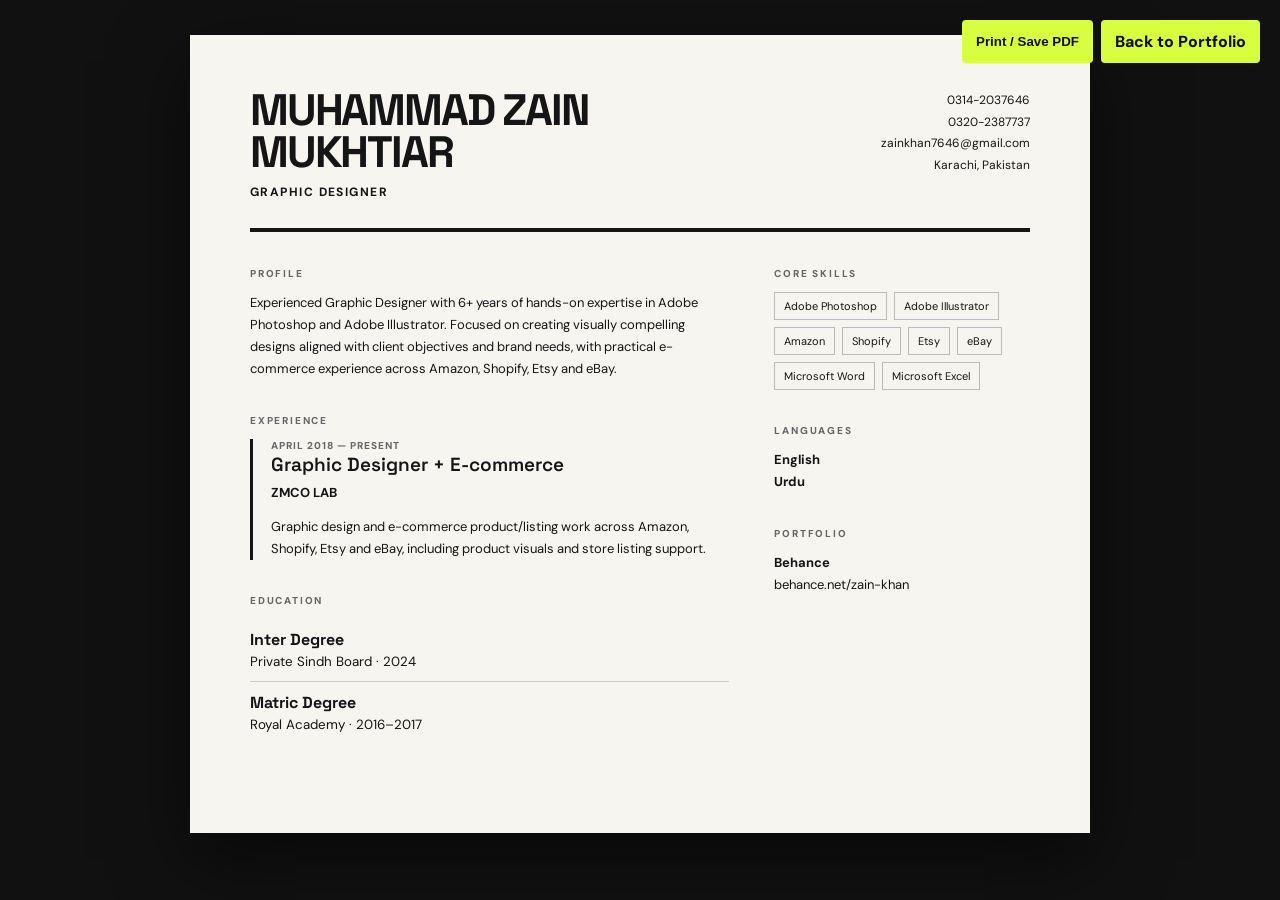
==== cv.html @ e3fa3d56 "Add printable professional CV page" ====
<!doctype html>
<html lang="en"><head><meta charset="utf-8"><meta name="viewport" content="width=device-width,initial-scale=1"><title>Muhammad Zain Mukhtiar — CV</title>
<style>
@import url('https://fonts.googleapis.com/css2?family=DM+Sans:wght@400;500;700;800&family=Space+Grotesk:wght@500;600;700&display=swap');
*{box-sizing:border-box}body{margin:0;background:#111;color:#eee;font-family:'DM Sans',Arial,sans-serif}.sheet{max-width:900px;margin:35px auto;background:#f7f5ef;color:#151515;padding:55px 60px;box-shadow:0 25px 70px #0008}.top{display:flex;justify-content:space-between;gap:30px;border-bottom:4px solid #151515;padding-bottom:28px}.name{font:700 44px/.95 'Space Grotesk',sans-serif;letter-spacing:-.05em}.role{margin-top:10px;font-weight:700;letter-spacing:.12em;text-transform:uppercase;font-size:12px}.contact{text-align:right;font-size:12px;line-height:1.8}.grid{display:grid;grid-template-columns:1.5fr .8fr;gap:45px;margin-top:35px}.label{font-size:10px;letter-spacing:.18em;font-weight:800;margin:0 0 12px;color:#666}.section{margin-bottom:34px}h2{font:600 25px 'Space Grotesk',sans-serif;margin:0 0 12px}p{font-size:13px;line-height:1.7;margin:0 0 12px}.job{border-left:3px solid #151515;padding-left:18px}.job h3{font:600 19px 'Space Grotesk',sans-serif;margin:0 0 5px}.date{font-size:10px;letter-spacing:.1em;font-weight:800;color:#666}.tags{display:flex;flex-wrap:wrap;gap:7px}.tag{border:1px solid #bbb;padding:6px 9px;font-size:11px}.edu{padding:10px 0;border-bottom:1px solid #ccc}.edu:last-child{border:0}.edu b{font-family:'Space Grotesk',sans-serif}.actions{position:fixed;right:20px;top:20px;display:flex;gap:8px}.actions a,.actions button{border:0;background:#d7ff3f;color:#111;padding:11px 14px;font-weight:800;border-radius:4px;text-decoration:none;cursor:pointer}@media(max-width:700px){.sheet{margin:0;padding:35px 25px}.top{flex-direction:column}.contact{text-align:left}.grid{grid-template-columns:1fr;gap:0}.name{font-size:35px}.actions{position:static;padding:15px;justify-content:center;background:#111}}@media print{body{background:#fff}.sheet{margin:0;box-shadow:none;max-width:none}.actions{display:none}}
</style></head><body>
<div class="actions"><button onclick="window.print()">Print / Save PDF</button><a href="index.html">Back to Portfolio</a></div>
<main class="sheet">
<header class="top"><div><div class="name">MUHAMMAD ZAIN<br>MUKHTIAR</div><div class="role">Graphic Designer</div></div><div class="contact">0314-2037646<br>0320-2387737<br>zainkhan7646@gmail.com<br>Karachi, Pakistan</div></header>
<div class="grid"><div>
<section class="section"><div class="label">PROFILE</div><p>Experienced Graphic Designer with 6+ years of hands-on expertise in Adobe Photoshop and Adobe Illustrator. Focused on creating visually compelling designs aligned with client objectives and brand needs, with practical e-commerce experience across Amazon, Shopify, Etsy and eBay.</p></section>
<section class="section"><div class="label">EXPERIENCE</div><div class="job"><div class="date">APRIL 2018 — PRESENT</div><h3>Graphic Designer + E-commerce</h3><p><b>ZMCO LAB</b></p><p>Graphic design and e-commerce product/listing work across Amazon, Shopify, Etsy and eBay, including product visuals and store listing support.</p></div></section>
<section class="section"><div class="label">EDUCATION</div><div class="edu"><b>Inter Degree</b><br><small>Private Sindh Board · 2024</small></div><div class="edu"><b>Matric Degree</b><br><small>Royal Academy · 2016–2017</small></div></section>
</div><aside>
<section class="section"><div class="label">CORE SKILLS</div><div class="tags"><span class="tag">Adobe Photoshop</span><span class="tag">Adobe Illustrator</span><span class="tag">Amazon</span><span class="tag">Shopify</span><span class="tag">Etsy</span><span class="tag">eBay</span><span class="tag">Microsoft Word</span><span class="tag">Microsoft Excel</span></div></section>
<section class="section"><div class="label">LANGUAGES</div><p><b>English</b><br><b>Urdu</b></p></section>
<section class="section"><div class="label">PORTFOLIO</div><p><b>Behance</b><br>behance.net/zain-khan</p></section>
</aside></div>
</main></body></html>
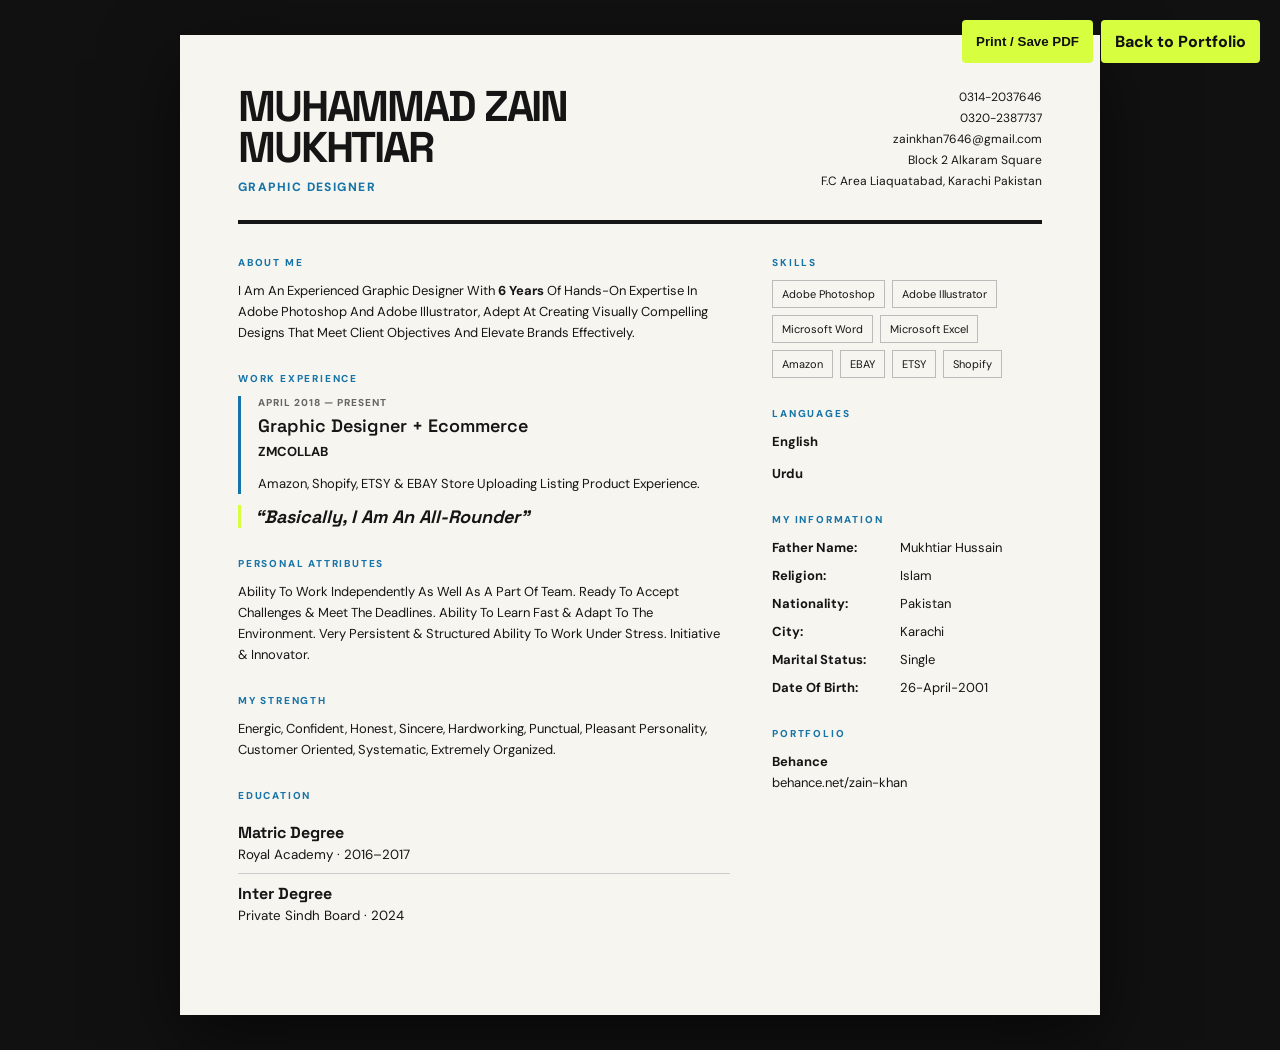
==== commit dfa46094: "Update CV with latest provided details" ====
--- a/cv.html
+++ b/cv.html
@@ -1,19 +1,120 @@
 <!doctype html>
-<html lang="en"><head><meta charset="utf-8"><meta name="viewport" content="width=device-width,initial-scale=1"><title>Muhammad Zain Mukhtiar — CV</title>
+<html lang="en">
+<head>
+<meta charset="utf-8">
+<meta name="viewport" content="width=device-width,initial-scale=1">
+<title>Muhammad Zain Mukhtiar — CV</title>
 <style>
 @import url('https://fonts.googleapis.com/css2?family=DM+Sans:wght@400;500;700;800&family=Space+Grotesk:wght@500;600;700&display=swap');
-*{box-sizing:border-box}body{margin:0;background:#111;color:#eee;font-family:'DM Sans',Arial,sans-serif}.sheet{max-width:900px;margin:35px auto;background:#f7f5ef;color:#151515;padding:55px 60px;box-shadow:0 25px 70px #0008}.top{display:flex;justify-content:space-between;gap:30px;border-bottom:4px solid #151515;padding-bottom:28px}.name{font:700 44px/.95 'Space Grotesk',sans-serif;letter-spacing:-.05em}.role{margin-top:10px;font-weight:700;letter-spacing:.12em;text-transform:uppercase;font-size:12px}.contact{text-align:right;font-size:12px;line-height:1.8}.grid{display:grid;grid-template-columns:1.5fr .8fr;gap:45px;margin-top:35px}.label{font-size:10px;letter-spacing:.18em;font-weight:800;margin:0 0 12px;color:#666}.section{margin-bottom:34px}h2{font:600 25px 'Space Grotesk',sans-serif;margin:0 0 12px}p{font-size:13px;line-height:1.7;margin:0 0 12px}.job{border-left:3px solid #151515;padding-left:18px}.job h3{font:600 19px 'Space Grotesk',sans-serif;margin:0 0 5px}.date{font-size:10px;letter-spacing:.1em;font-weight:800;color:#666}.tags{display:flex;flex-wrap:wrap;gap:7px}.tag{border:1px solid #bbb;padding:6px 9px;font-size:11px}.edu{padding:10px 0;border-bottom:1px solid #ccc}.edu:last-child{border:0}.edu b{font-family:'Space Grotesk',sans-serif}.actions{position:fixed;right:20px;top:20px;display:flex;gap:8px}.actions a,.actions button{border:0;background:#d7ff3f;color:#111;padding:11px 14px;font-weight:800;border-radius:4px;text-decoration:none;cursor:pointer}@media(max-width:700px){.sheet{margin:0;padding:35px 25px}.top{flex-direction:column}.contact{text-align:left}.grid{grid-template-columns:1fr;gap:0}.name{font-size:35px}.actions{position:static;padding:15px;justify-content:center;background:#111}}@media print{body{background:#fff}.sheet{margin:0;box-shadow:none;max-width:none}.actions{display:none}}
-</style></head><body>
+*{box-sizing:border-box}
+body{margin:0;background:#111;color:#eee;font-family:'DM Sans',Arial,sans-serif}
+.sheet{max-width:920px;margin:35px auto;background:#f7f5ef;color:#151515;padding:52px 58px;box-shadow:0 25px 70px #0008}
+.top{display:flex;justify-content:space-between;gap:30px;border-bottom:4px solid #151515;padding-bottom:25px}
+.name{font:700 43px/.95 'Space Grotesk',sans-serif;letter-spacing:-.05em}
+.role{margin-top:10px;font-weight:800;letter-spacing:.12em;text-transform:uppercase;font-size:12px;color:#1774a8}
+.contact{text-align:right;font-size:12px;line-height:1.75}
+.grid{display:grid;grid-template-columns:1.55fr .85fr;gap:42px;margin-top:32px}
+.section{margin-bottom:29px}
+.label{font-size:10px;letter-spacing:.18em;font-weight:800;margin:0 0 11px;color:#1774a8}
+h2{font:700 25px 'Space Grotesk',sans-serif;margin:0 0 10px}
+p{font-size:13px;line-height:1.62;margin:0 0 11px}
+.job{border-left:3px solid #1774a8;padding-left:17px}
+.job h3{font:600 18px 'Space Grotesk',sans-serif;margin:0 0 4px}
+.date{font-size:10px;letter-spacing:.1em;font-weight:800;color:#666;margin-bottom:5px}
+.tags{display:flex;flex-wrap:wrap;gap:7px}
+.tag{border:1px solid #bbb;padding:6px 9px;font-size:11px}
+.edu{padding:9px 0;border-bottom:1px solid #ccc}
+.edu:last-child{border:0}
+.edu b{font-family:'Space Grotesk',sans-serif}
+.personal p{margin-bottom:7px}
+.personal strong{display:inline-block;min-width:125px}
+.actions{position:fixed;right:20px;top:20px;display:flex;gap:8px;z-index:5}
+.actions a,.actions button{border:0;background:#d7ff3f;color:#111;padding:11px 14px;font-weight:800;border-radius:4px;text-decoration:none;cursor:pointer}
+.quote{font:700 18px 'Space Grotesk',sans-serif;font-style:italic;border-left:3px solid #d7ff3f;padding-left:14px;margin-top:8px}
+@media(max-width:700px){
+.sheet{margin:0;padding:35px 25px}.top{flex-direction:column}.contact{text-align:left}
+.grid{grid-template-columns:1fr;gap:0}.name{font-size:35px}
+.actions{position:static;padding:15px;justify-content:center;background:#111;flex-wrap:wrap}
+}
+@media print{
+body{background:#fff}.sheet{margin:0;box-shadow:none;max-width:none}.actions{display:none}
+}
+</style>
+</head>
+<body>
 <div class="actions"><button onclick="window.print()">Print / Save PDF</button><a href="index.html">Back to Portfolio</a></div>
 <main class="sheet">
-<header class="top"><div><div class="name">MUHAMMAD ZAIN<br>MUKHTIAR</div><div class="role">Graphic Designer</div></div><div class="contact">0314-2037646<br>0320-2387737<br>zainkhan7646@gmail.com<br>Karachi, Pakistan</div></header>
-<div class="grid"><div>
-<section class="section"><div class="label">PROFILE</div><p>Experienced Graphic Designer with 6+ years of hands-on expertise in Adobe Photoshop and Adobe Illustrator. Focused on creating visually compelling designs aligned with client objectives and brand needs, with practical e-commerce experience across Amazon, Shopify, Etsy and eBay.</p></section>
-<section class="section"><div class="label">EXPERIENCE</div><div class="job"><div class="date">APRIL 2018 — PRESENT</div><h3>Graphic Designer + E-commerce</h3><p><b>ZMCO LAB</b></p><p>Graphic design and e-commerce product/listing work across Amazon, Shopify, Etsy and eBay, including product visuals and store listing support.</p></div></section>
-<section class="section"><div class="label">EDUCATION</div><div class="edu"><b>Inter Degree</b><br><small>Private Sindh Board · 2024</small></div><div class="edu"><b>Matric Degree</b><br><small>Royal Academy · 2016–2017</small></div></section>
-</div><aside>
-<section class="section"><div class="label">CORE SKILLS</div><div class="tags"><span class="tag">Adobe Photoshop</span><span class="tag">Adobe Illustrator</span><span class="tag">Amazon</span><span class="tag">Shopify</span><span class="tag">Etsy</span><span class="tag">eBay</span><span class="tag">Microsoft Word</span><span class="tag">Microsoft Excel</span></div></section>
-<section class="section"><div class="label">LANGUAGES</div><p><b>English</b><br><b>Urdu</b></p></section>
-<section class="section"><div class="label">PORTFOLIO</div><p><b>Behance</b><br>behance.net/zain-khan</p></section>
-</aside></div>
-</main></body></html>+<header class="top">
+<div><div class="name">MUHAMMAD ZAIN<br>MUKHTIAR</div><div class="role">Graphic Designer</div></div>
+<div class="contact">0314-2037646<br>0320-2387737<br>zainkhan7646@gmail.com<br>Block 2 Alkaram Square<br>F.C Area Liaquatabad, Karachi Pakistan</div>
+</header>
+
+<div class="grid">
+<div>
+<section class="section">
+<div class="label">ABOUT ME</div>
+<p>I Am An Experienced Graphic Designer With <b>6 Years</b> Of Hands-On Expertise In Adobe Photoshop And Adobe Illustrator, Adept At Creating Visually Compelling Designs That Meet Client Objectives And Elevate Brands Effectively.</p>
+</section>
+
+<section class="section">
+<div class="label">WORK EXPERIENCE</div>
+<div class="job">
+<div class="date">APRIL 2018 — PRESENT</div>
+<h3>Graphic Designer + Ecommerce</h3>
+<p><b>ZMCOLLAB</b></p>
+<p>Amazon, Shopify, ETSY &amp; EBAY Store Uploading Listing Product Experience.</p>
+</div>
+<div class="quote">“Basically, I Am An All-Rounder”</div>
+</section>
+
+<section class="section">
+<div class="label">PERSONAL ATTRIBUTES</div>
+<p>Ability To Work Independently As Well As A Part Of Team. Ready To Accept Challenges &amp; Meet The Deadlines. Ability To Learn Fast &amp; Adapt To The Environment. Very Persistent &amp; Structured Ability To Work Under Stress. Initiative &amp; Innovator.</p>
+</section>
+
+<section class="section">
+<div class="label">MY STRENGTH</div>
+<p>Energic, Confident, Honest, Sincere, Hardworking, Punctual, Pleasant Personality, Customer Oriented, Systematic, Extremely Organized.</p>
+</section>
+
+<section class="section">
+<div class="label">EDUCATION</div>
+<div class="edu"><b>Matric Degree</b><br><small>Royal Academy · 2016–2017</small></div>
+<div class="edu"><b>Inter Degree</b><br><small>Private Sindh Board · 2024</small></div>
+</section>
+</div>
+
+<aside>
+<section class="section">
+<div class="label">SKILLS</div>
+<div class="tags">
+<span class="tag">Adobe Photoshop</span><span class="tag">Adobe Illustrator</span>
+<span class="tag">Microsoft Word</span><span class="tag">Microsoft Excel</span>
+<span class="tag">Amazon</span><span class="tag">EBAY</span><span class="tag">ETSY</span><span class="tag">Shopify</span>
+</div>
+</section>
+
+<section class="section">
+<div class="label">LANGUAGES</div>
+<p><b>English</b></p><p><b>Urdu</b></p>
+</section>
+
+<section class="section personal">
+<div class="label">MY INFORMATION</div>
+<p><strong>Father Name:</strong> Mukhtiar Hussain</p>
+<p><strong>Religion:</strong> Islam</p>
+<p><strong>Nationality:</strong> Pakistan</p>
+<p><strong>City:</strong> Karachi</p>
+<p><strong>Marital Status:</strong> Single</p>
+<p><strong>Date Of Birth:</strong> 26-April-2001</p>
+</section>
+
+<section class="section">
+<div class="label">PORTFOLIO</div>
+<p><b>Behance</b><br>behance.net/zain-khan</p>
+</section>
+</aside>
+</div>
+</main>
+</body>
+</html>
